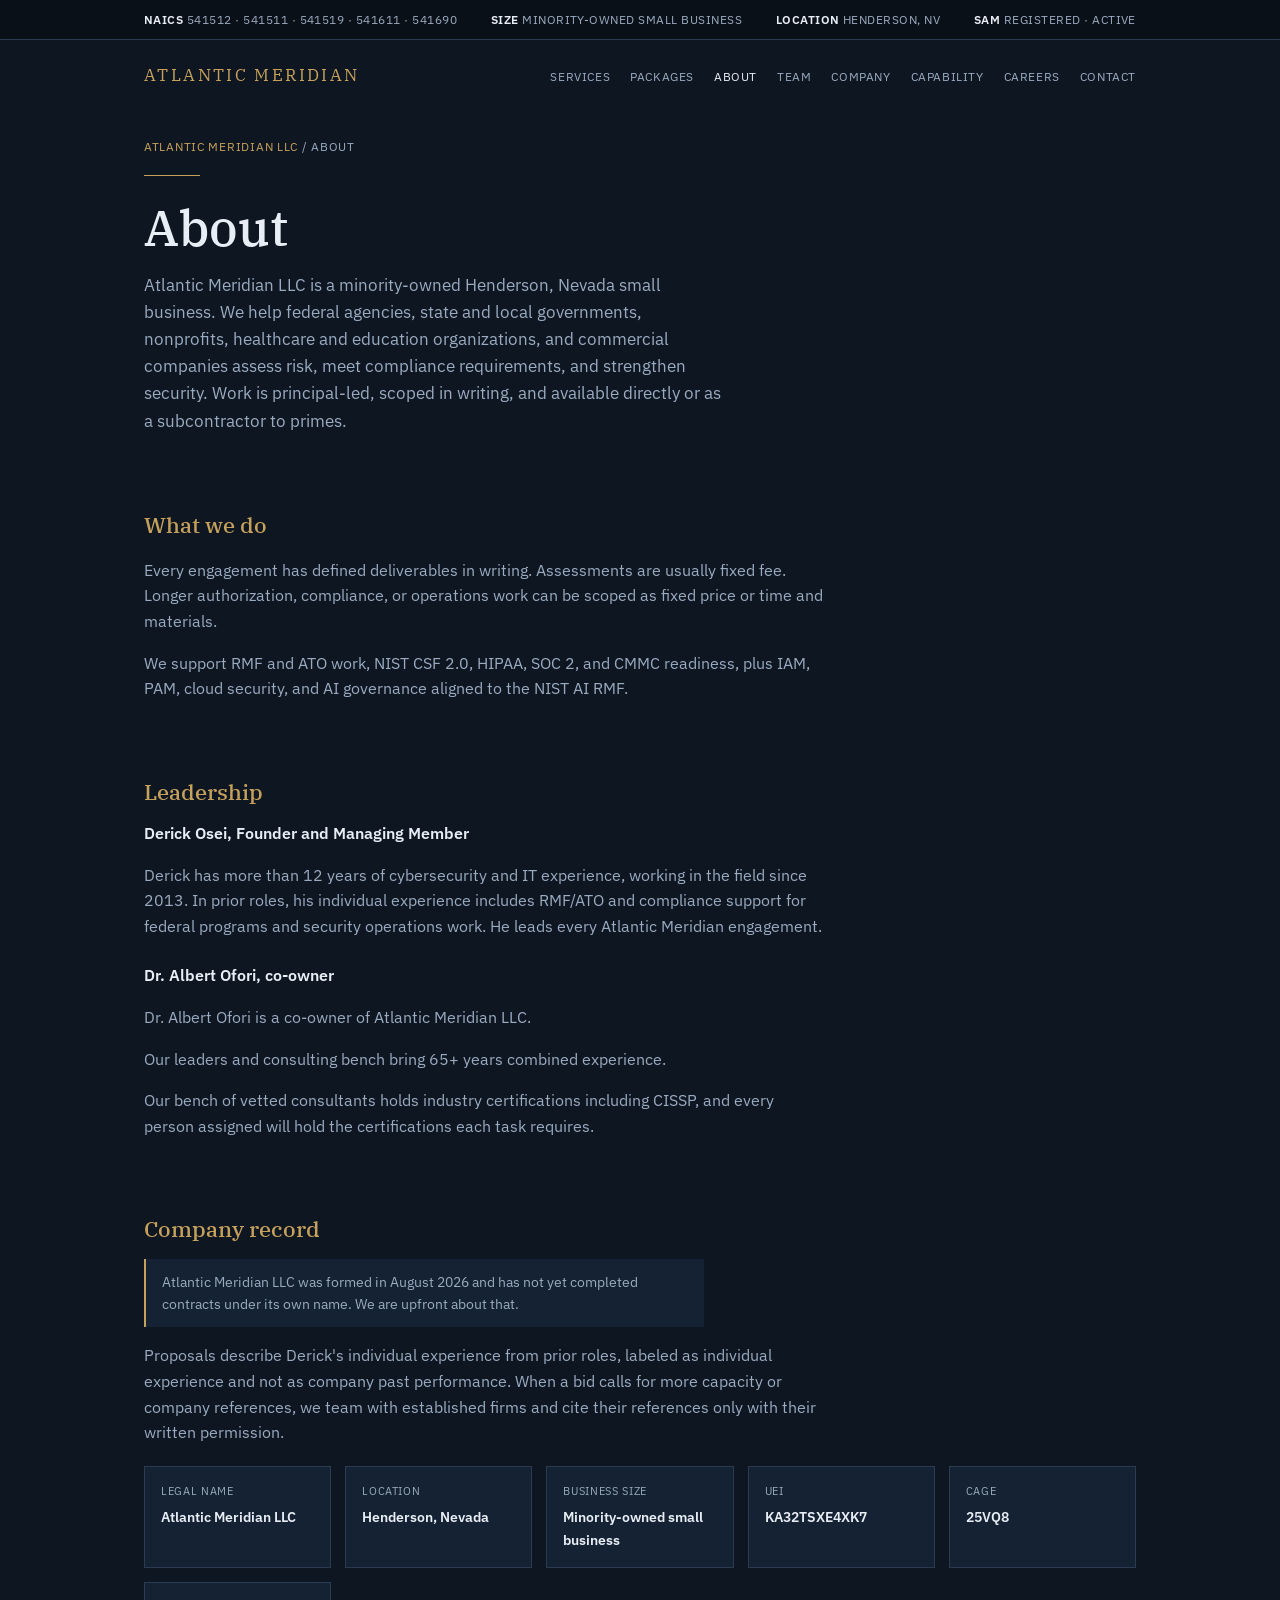
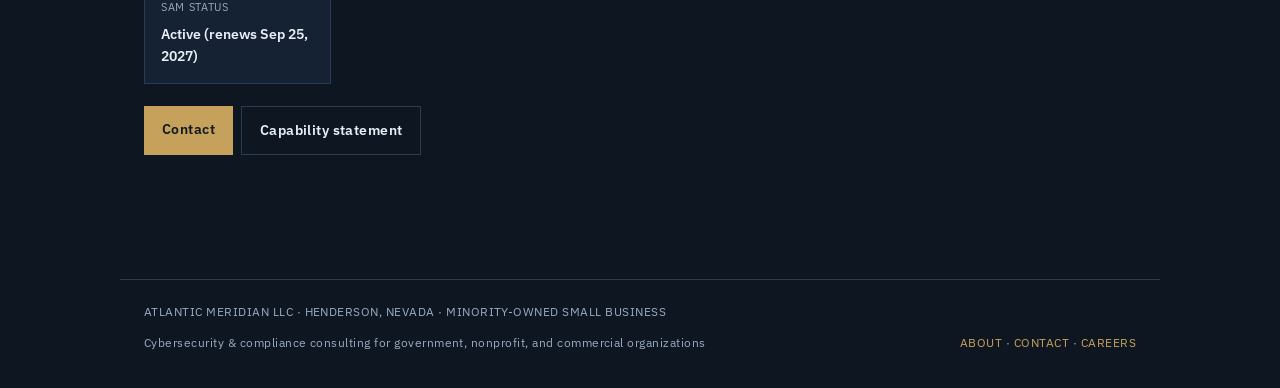
==== about/index.html @ ec6e0ab1 "Remove clearance claims and add About and Contact pages. GitHub Pages was returning 404 for /about/ " ====
<!DOCTYPE html>
<html lang="en">
<head>
  <meta charset="utf-8" />
  <meta name="viewport" content="width=device-width, initial-scale=1" />
  <title>About | Atlantic Meridian</title>
  <meta name="description" content="Atlantic Meridian LLC is a minority-owned Henderson, Nevada small business providing cybersecurity and compliance consulting for federal, state and local, nonprofit, healthcare, education, and commercial organizations." />
  <meta name="theme-color" content="#0e1621" />
  <link rel="canonical" href="https://atlanticmeridianco.com/about/" />
  <link rel="preconnect" href="https://fonts.googleapis.com" />
  <link rel="preconnect" href="https://fonts.gstatic.com" crossorigin />
  <link href="https://fonts.googleapis.com/css2?family=IBM+Plex+Sans:wght@400;500;600&family=IBM+Plex+Serif:wght@500;600&display=swap" rel="stylesheet" />
  <style>
    :root {
      --bg: #0e1621;
      --panel: #152233;
      --ink: #e8eef6;
      --muted: #9aabc0;
      --gold: #c6a15b;
      --line: #2a3b52;
    }
    * { box-sizing: border-box; }
    html { scroll-behavior: smooth; }
    body {
      margin: 0;
      font-family: "IBM Plex Sans", system-ui, sans-serif;
      background: var(--bg);
      color: var(--ink);
      line-height: 1.6;
    }
    a { color: var(--gold); }
    .strip {
      background: #0a1018;
      border-bottom: 1px solid var(--line);
      font-size: 12px;
      letter-spacing: 0.04em;
      color: var(--muted);
      text-transform: uppercase;
    }
    .strip-inner, header, main, footer, .band-inner {
      max-width: 1040px;
      margin: 0 auto;
      padding: 10px 24px;
    }
    .strip-inner {
      display: flex;
      flex-wrap: wrap;
      gap: 8px 18px;
      justify-content: space-between;
    }
    .strip strong { color: var(--ink); font-weight: 600; }
    header {
      padding-top: 22px;
      padding-bottom: 0;
      display: flex;
      justify-content: space-between;
      align-items: center;
      gap: 16px;
      flex-wrap: wrap;
    }
    .mark {
      font-family: "IBM Plex Serif", Georgia, serif;
      font-size: 17px;
      letter-spacing: 0.14em;
      text-transform: uppercase;
      color: var(--gold);
      text-decoration: none;
    }
    nav a {
      color: var(--muted);
      text-decoration: none;
      font-size: 12px;
      margin-left: 16px;
      letter-spacing: 0.05em;
      text-transform: uppercase;
    }
    nav a:hover { color: var(--ink); }
    main { padding: 48px 24px 96px; }
    .rule { height: 1px; background: var(--gold); width: 56px; margin-bottom: 24px; }
    h1 {
      font-family: "IBM Plex Serif", Georgia, serif;
      font-size: clamp(32px, 5vw, 50px);
      font-weight: 500;
      line-height: 1.12;
      margin: 0 0 16px;
      max-width: 18ch;
    }
    .lede {
      color: var(--muted);
      font-size: 17px;
      max-width: 58ch;
      margin: 0 0 28px;
    }
    .actions { display: flex; flex-wrap: wrap; gap: 8px; margin-bottom: 28px; }
    .btn {
      display: inline-block;
      background: var(--gold);
      color: #101820;
      text-decoration: none;
      padding: 12px 18px;
      font-weight: 600;
      font-size: 14px;
      letter-spacing: 0.03em;
    }
    .btn.ghost {
      background: transparent;
      color: var(--ink);
      border: 1px solid var(--line);
    }
    .meta {
      display: flex;
      flex-wrap: wrap;
      gap: 8px;
      margin-top: 8px;
    }
    .meta span, .chip {
      border: 1px solid var(--line);
      background: var(--panel);
      padding: 7px 11px;
      font-size: 12px;
      letter-spacing: 0.03em;
      text-transform: uppercase;
      color: var(--muted);
    }
    section { margin-top: 72px; }
    h2 {
      font-family: "IBM Plex Serif", Georgia, serif;
      font-size: 22px;
      color: var(--gold);
      margin: 0 0 12px;
      font-weight: 500;
    }
    h3 {
      margin: 0 0 8px;
      font-size: 16px;
      font-weight: 600;
      color: var(--ink);
    }
    p { color: var(--muted); max-width: 68ch; }
    .note {
      border-left: 2px solid var(--gold);
      padding: 12px 16px;
      background: var(--panel);
      color: var(--muted);
      font-size: 14px;
      max-width: 70ch;
    }
    .grid {
      display: grid;
      grid-template-columns: repeat(auto-fit, minmax(240px, 1fr));
      gap: 1px;
      background: var(--line);
      border: 1px solid var(--line);
      margin-top: 22px;
    }
    .grid article {
      background: var(--panel);
      padding: 22px;
      color: var(--muted);
      font-size: 14.5px;
    }
    .grid .tag {
      display: block;
      color: var(--gold);
      font-size: 11px;
      letter-spacing: 0.08em;
      text-transform: uppercase;
      margin-bottom: 8px;
    }
    .price {
      display: block;
      margin: 0 0 10px;
      color: var(--gold);
      font-size: 13px;
      font-weight: 600;
      letter-spacing: 0.03em;
    }
    .data {
      display: grid;
      grid-template-columns: repeat(auto-fit, minmax(180px, 1fr));
      gap: 14px;
      margin-top: 20px;
    }
    .data div {
      border: 1px solid var(--line);
      background: var(--panel);
      padding: 16px;
    }
    .data dt {
      display: block;
      font-size: 11px;
      letter-spacing: 0.06em;
      text-transform: uppercase;
      color: var(--muted);
      margin-bottom: 6px;
    }
    .data dd {
      margin: 0;
      color: var(--ink);
      font-weight: 600;
      font-size: 14px;
    }
    ul.clean {
      margin: 12px 0 0;
      padding-left: 18px;
      color: var(--muted);
    }
    ul.clean li { margin-bottom: 6px; }
    address { font-style: normal; color: var(--ink); line-height: 1.85; }
    address a { text-decoration: none; }
    footer {
      border-top: 1px solid var(--line);
      color: var(--muted);
      font-size: 12px;
      letter-spacing: 0.04em;
      display: flex;
      justify-content: space-between;
      gap: 12px;
      flex-wrap: wrap;
      padding: 22px 24px 36px;
      max-width: 1040px;
      margin: 0 auto;
    }
    footer a { color: var(--gold); text-decoration: none; text-transform: uppercase; }
    @media (max-width: 560px) {
      nav a { margin-left: 10px; }
      h1 { max-width: none; }
    }

    nav a[aria-current="page"] { color: var(--ink); }
    .crumb {
      color: var(--muted);
      font-size: 12px;
      letter-spacing: 0.06em;
      text-transform: uppercase;
      margin: 0 0 18px;
    }
    .crumb a { text-decoration: none; }
    .roles {
      list-style: none;
      margin: 8px 0 0;
      padding: 0;
      display: grid;
      gap: 1px;
      background: var(--line);
      border: 1px solid var(--line);
    }
    .roles a {
      display: block;
      background: var(--panel);
      color: var(--ink);
      text-decoration: none;
      padding: 18px 22px;
      font-weight: 600;
    }
    .roles a:hover { color: var(--gold); }
    .job h1 { max-width: none; }
    .job section { margin-top: 40px; }
    .data .wide { grid-column: 1 / -1; }
    .data a { text-decoration: none; }
    .payline { color: var(--ink); font-weight: 600; }

  </style>
</head>
<body>
  <div class="strip">
    <div class="strip-inner">
      <span><strong>NAICS</strong> 541512 · 541511 · 541519 · 541611 · 541690</span>
      <span><strong>Size</strong> Minority-owned small business</span>
      <span><strong>Location</strong> Henderson, NV</span>
      <span><strong>SAM</strong> Registered · Active</span>
    </div>
  </div>

  <header>
    <a class="mark" href="/">Atlantic Meridian</a>
    <nav>
      <a href="/#services">Services</a>
      <a href="/#packages">Packages</a>
      <a href="/about/" aria-current="page">About</a>
      <a href="/#leadership">Team</a>
      <a href="/#company">Company</a>
      <a href="/#capability">Capability</a>
      <a href="/careers/">Careers</a>
      <a href="/contact/">Contact</a>
    </nav>
  </header>

  <main>
    <p class="crumb"><a href="/">Atlantic Meridian LLC</a> / About</p>
    <div class="rule"></div>
    <h1>About</h1>
    <p class="lede">Atlantic Meridian LLC is a minority-owned Henderson, Nevada small business. We help federal agencies, state and local governments, nonprofits, healthcare and education organizations, and commercial companies assess risk, meet compliance requirements, and strengthen security. Work is principal-led, scoped in writing, and available directly or as a subcontractor to primes.</p>

    <section>
      <h2>What we do</h2>
      <p>Every engagement has defined deliverables in writing. Assessments are usually fixed fee. Longer authorization, compliance, or operations work can be scoped as fixed price or time and materials.</p>
      <p>We support RMF and ATO work, NIST CSF 2.0, HIPAA, SOC 2, and CMMC readiness, plus IAM, PAM, cloud security, and AI governance aligned to the NIST AI RMF.</p>
    </section>

    <section>
      <h2>Leadership</h2>
      <h3>Derick Osei, Founder and Managing Member</h3>
      <p>Derick has more than 12 years of cybersecurity and IT experience, working in the field since 2013. In prior roles, his individual experience includes RMF/ATO and compliance support for federal programs and security operations work. He leads every Atlantic Meridian engagement.</p>
      <h3 style="margin-top:24px">Dr. Albert Ofori, co-owner</h3>
      <p>Dr. Albert Ofori is a co-owner of Atlantic Meridian LLC.</p>
      <p>Our leaders and consulting bench bring 65+ years combined experience.</p>
      <p>Our bench of vetted consultants holds industry certifications including CISSP, and every person assigned will hold the certifications each task requires.</p>
    </section>

    <section>
      <h2>Company record</h2>
      <div class="note">Atlantic Meridian LLC was formed in August 2026 and has not yet completed contracts under its own name. We are upfront about that.</div>
      <p>Proposals describe Derick's individual experience from prior roles, labeled as individual experience and not as company past performance. When a bid calls for more capacity or company references, we team with established firms and cite their references only with their written permission.</p>
      <div class="data">
        <div><dt>Legal name</dt><dd>Atlantic Meridian LLC</dd></div>
        <div><dt>Location</dt><dd>Henderson, Nevada</dd></div>
        <div><dt>Business size</dt><dd>Minority-owned small business</dd></div>
        <div><dt>UEI</dt><dd>KA32TSXE4XK7</dd></div>
        <div><dt>CAGE</dt><dd>25VQ8</dd></div>
        <div><dt>SAM status</dt><dd>Active (renews Sep 25, 2027)</dd></div>
      </div>
      <div class="actions" style="margin-top:22px">
        <a class="btn" href="/contact/">Contact</a>
        <a class="btn ghost" href="/capability-statement.pdf">Capability statement</a>
      </div>
    </section>
  </main>
  <footer>
    <span>ATLANTIC MERIDIAN LLC · HENDERSON, NEVADA · MINORITY-OWNED SMALL BUSINESS</span>
    <span>Cybersecurity &amp; compliance consulting for government, nonprofit, and commercial organizations</span>
    <span><a href="/about/">About</a> · <a href="/contact/">Contact</a> · <a href="/careers/">Careers</a></span>
  </footer>

</body>
</html>
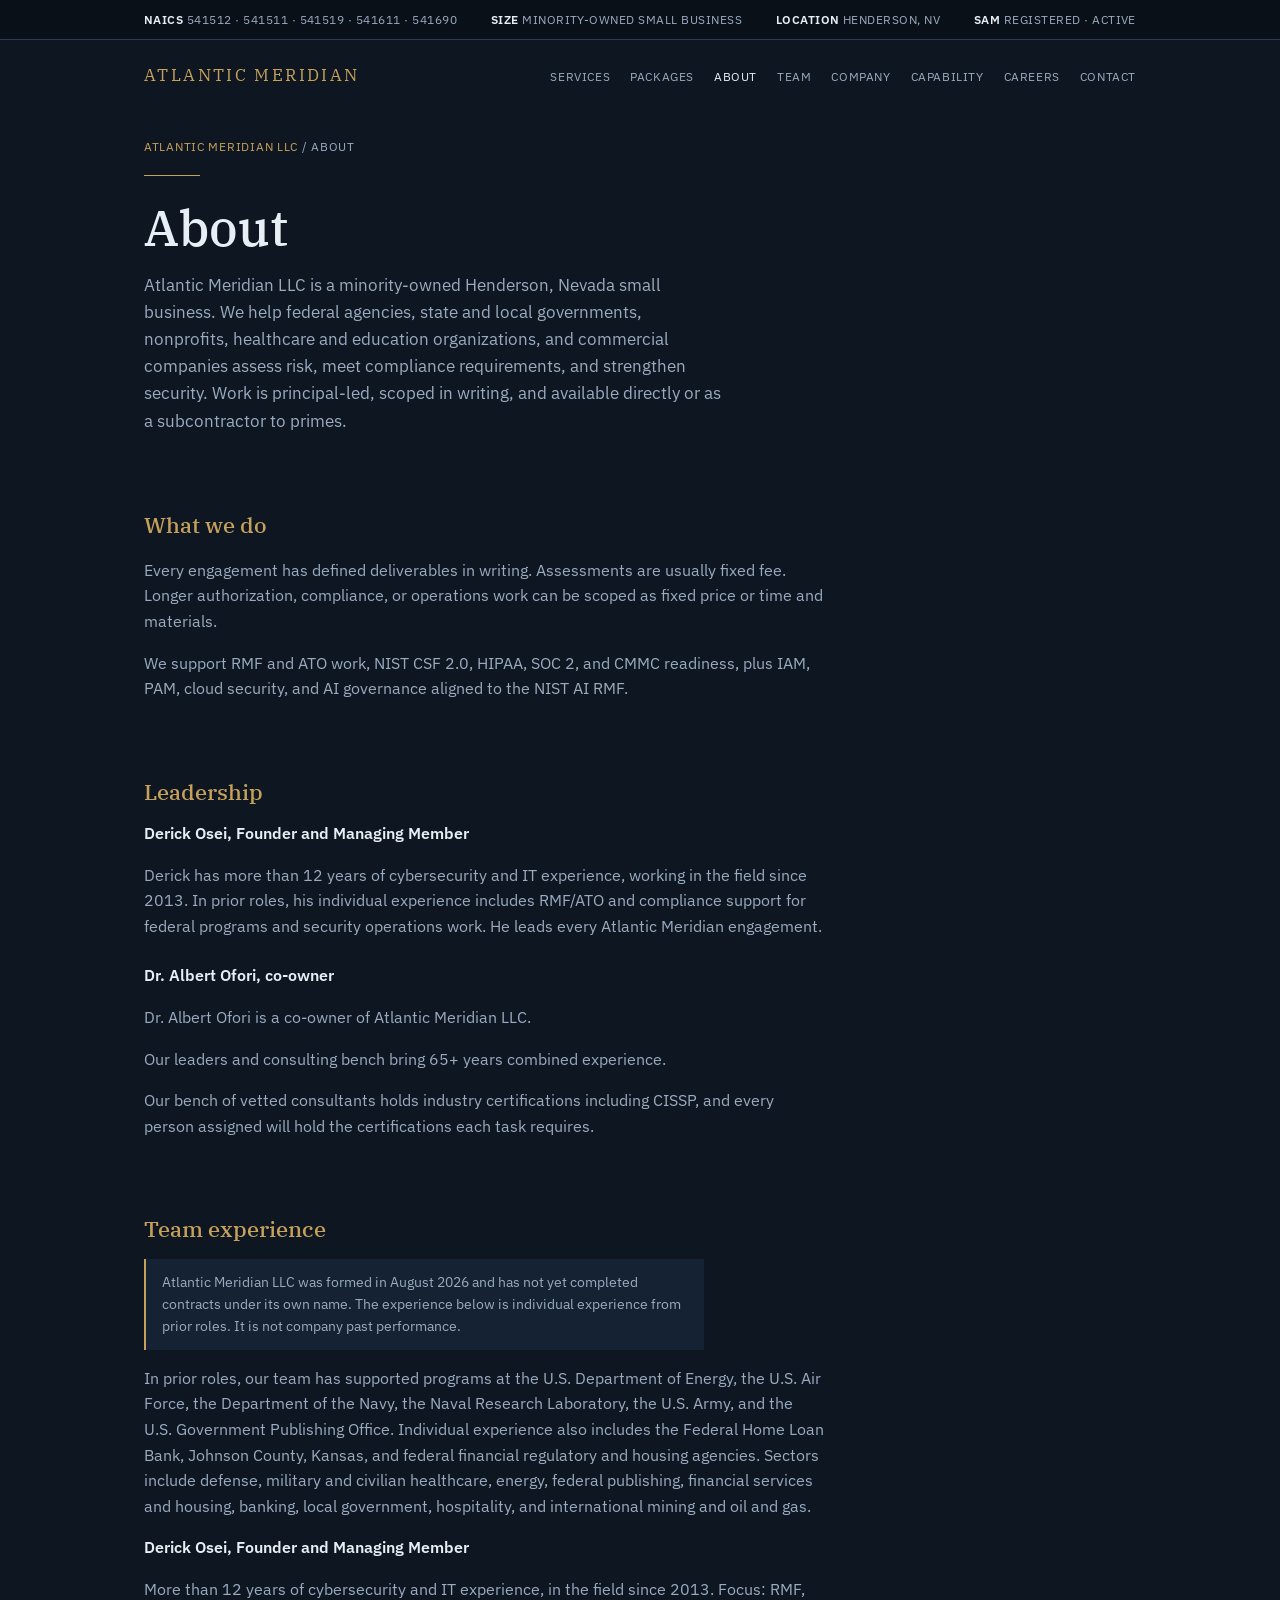
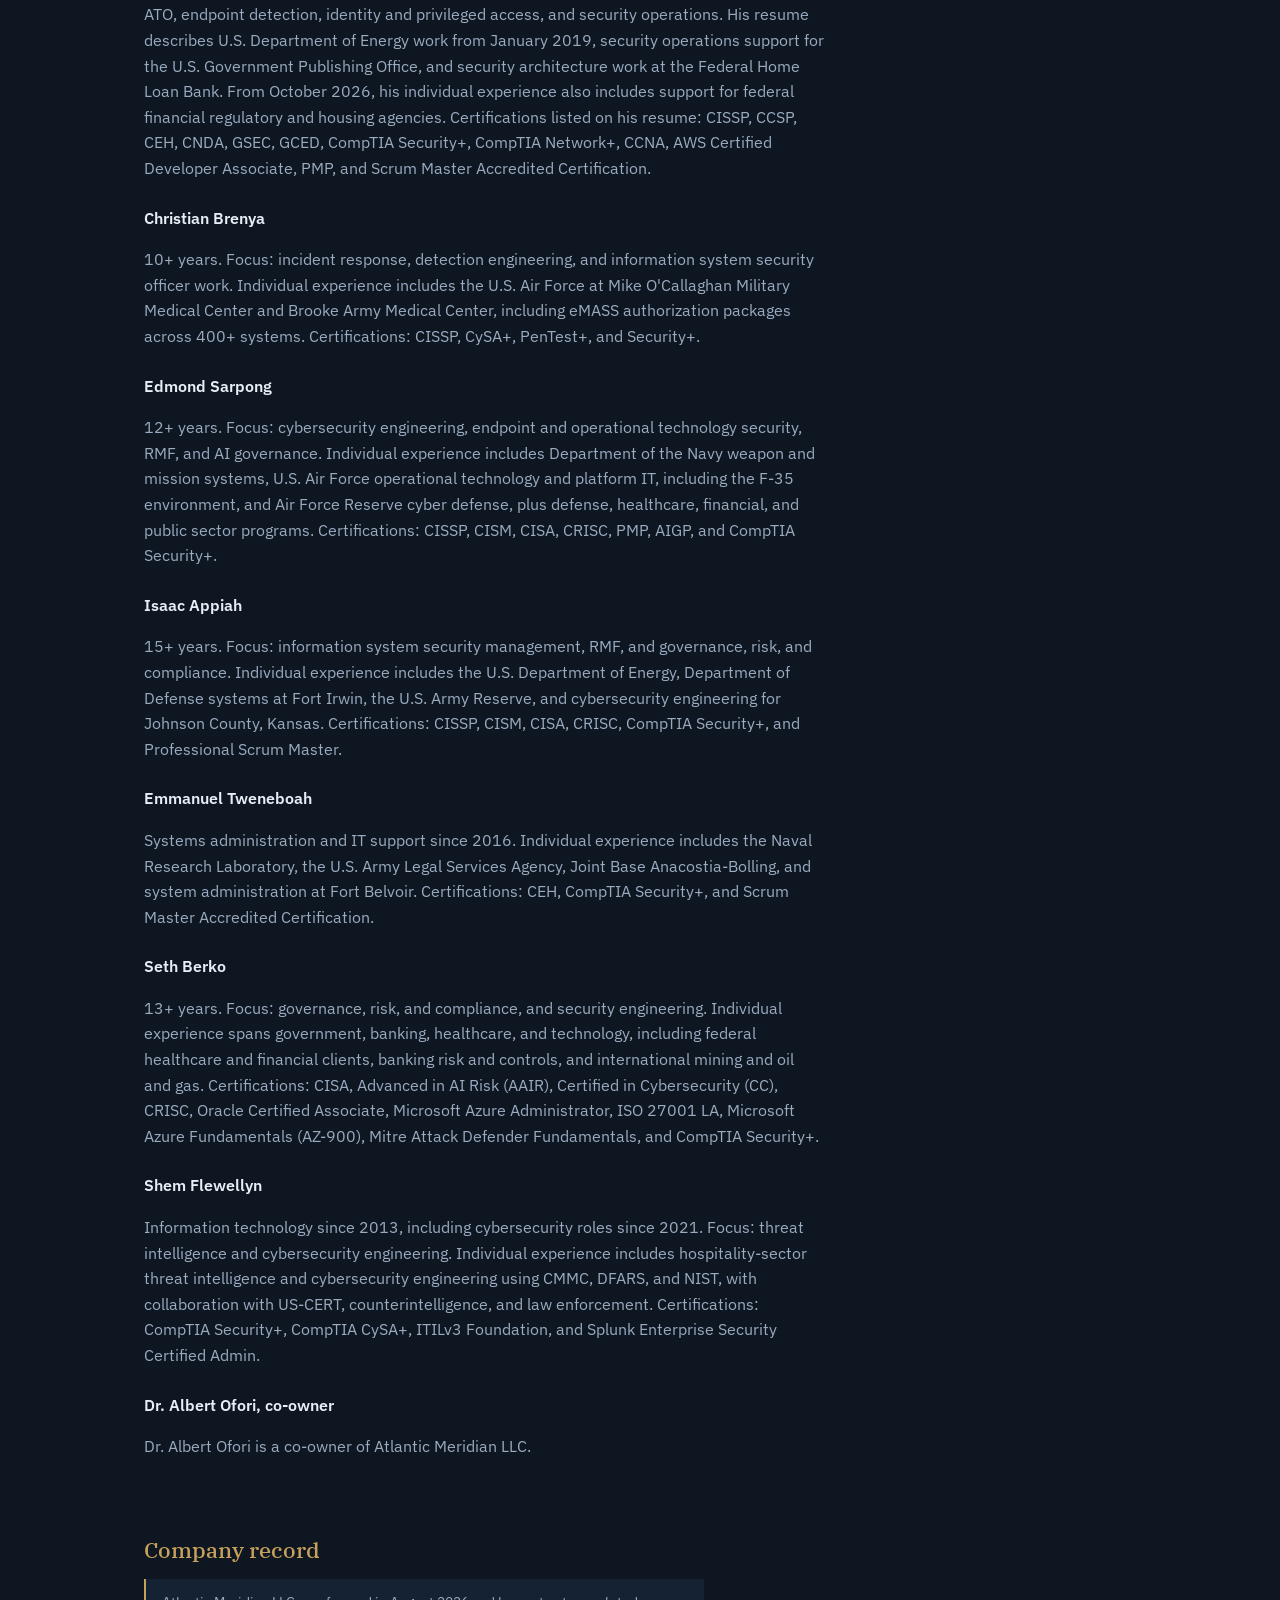
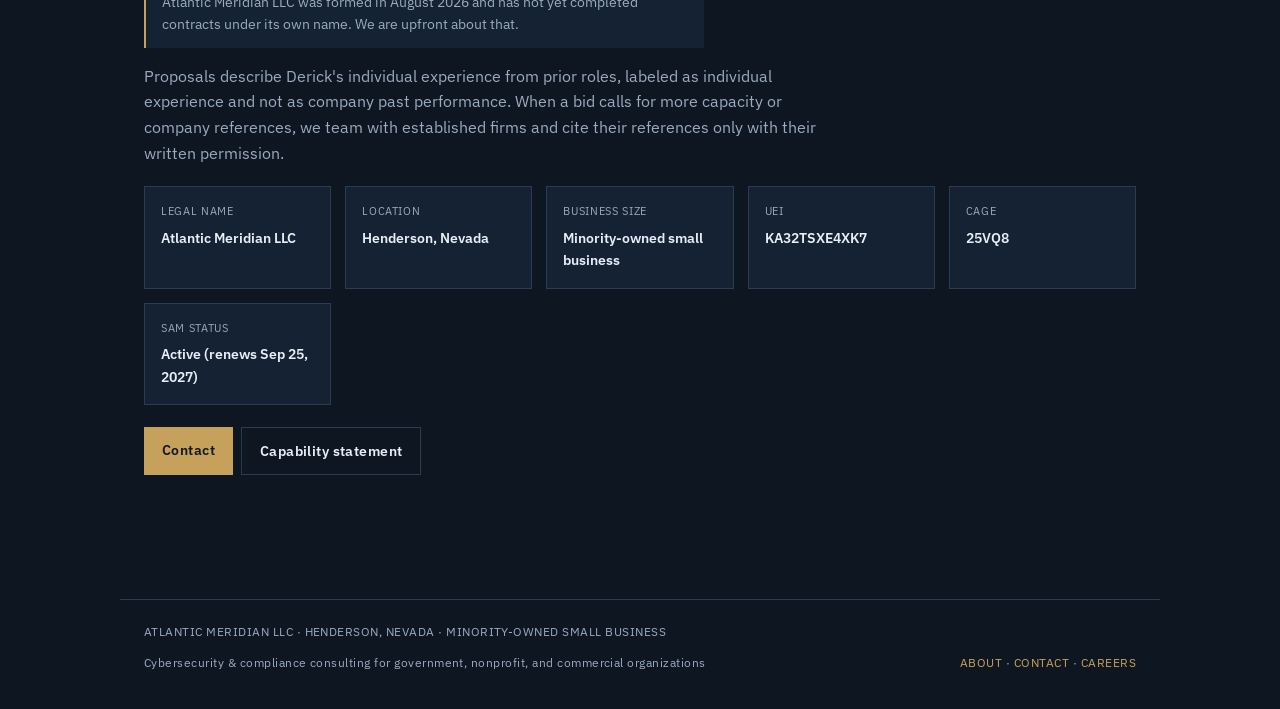
==== commit aa47513c: "Add a Team experience section to the About page. List individual prior-role experience for Derick an" ====
--- a/about/index.html
+++ b/about/index.html
@@ -306,6 +306,36 @@
       <p>Dr. Albert Ofori is a co-owner of Atlantic Meridian LLC.</p>
       <p>Our leaders and consulting bench bring 65+ years combined experience.</p>
       <p>Our bench of vetted consultants holds industry certifications including CISSP, and every person assigned will hold the certifications each task requires.</p>
+    </section>
+
+    <section id="team-experience">
+      <h2>Team experience</h2>
+      <div class="note">Atlantic Meridian LLC was formed in August 2026 and has not yet completed contracts under its own name. The experience below is individual experience from prior roles. It is not company past performance.</div>
+      <p>In prior roles, our team has supported programs at the U.S. Department of Energy, the U.S. Air Force, the Department of the Navy, the Naval Research Laboratory, the U.S. Army, and the U.S. Government Publishing Office. Individual experience also includes the Federal Home Loan Bank, Johnson County, Kansas, and federal financial regulatory and housing agencies. Sectors include defense, military and civilian healthcare, energy, federal publishing, financial services and housing, banking, local government, hospitality, and international mining and oil and gas.</p>
+
+      <h3>Derick Osei, Founder and Managing Member</h3>
+      <p>More than 12 years of cybersecurity and IT experience, in the field since 2013. Focus: RMF, ATO, endpoint detection, identity and privileged access, and security operations. His resume describes U.S. Department of Energy work from January 2019, security operations support for the U.S. Government Publishing Office, and security architecture work at the Federal Home Loan Bank. From October 2026, his individual experience also includes support for federal financial regulatory and housing agencies. Certifications listed on his resume: CISSP, CCSP, CEH, CNDA, GSEC, GCED, CompTIA Security+, CompTIA Network+, CCNA, AWS Certified Developer Associate, PMP, and Scrum Master Accredited Certification.</p>
+
+      <h3 style="margin-top:24px">Christian Brenya</h3>
+      <p>10+ years. Focus: incident response, detection engineering, and information system security officer work. Individual experience includes the U.S. Air Force at Mike O'Callaghan Military Medical Center and Brooke Army Medical Center, including eMASS authorization packages across 400+ systems. Certifications: CISSP, CySA+, PenTest+, and Security+.</p>
+
+      <h3 style="margin-top:24px">Edmond Sarpong</h3>
+      <p>12+ years. Focus: cybersecurity engineering, endpoint and operational technology security, RMF, and AI governance. Individual experience includes Department of the Navy weapon and mission systems, U.S. Air Force operational technology and platform IT, including the F-35 environment, and Air Force Reserve cyber defense, plus defense, healthcare, financial, and public sector programs. Certifications: CISSP, CISM, CISA, CRISC, PMP, AIGP, and CompTIA Security+.</p>
+
+      <h3 style="margin-top:24px">Isaac Appiah</h3>
+      <p>15+ years. Focus: information system security management, RMF, and governance, risk, and compliance. Individual experience includes the U.S. Department of Energy, Department of Defense systems at Fort Irwin, the U.S. Army Reserve, and cybersecurity engineering for Johnson County, Kansas. Certifications: CISSP, CISM, CISA, CRISC, CompTIA Security+, and Professional Scrum Master.</p>
+
+      <h3 style="margin-top:24px">Emmanuel Tweneboah</h3>
+      <p>Systems administration and IT support since 2016. Individual experience includes the Naval Research Laboratory, the U.S. Army Legal Services Agency, Joint Base Anacostia-Bolling, and system administration at Fort Belvoir. Certifications: CEH, CompTIA Security+, and Scrum Master Accredited Certification.</p>
+
+      <h3 style="margin-top:24px">Seth Berko</h3>
+      <p>13+ years. Focus: governance, risk, and compliance, and security engineering. Individual experience spans government, banking, healthcare, and technology, including federal healthcare and financial clients, banking risk and controls, and international mining and oil and gas. Certifications: CISA, Advanced in AI Risk (AAIR), Certified in Cybersecurity (CC), CRISC, Oracle Certified Associate, Microsoft Azure Administrator, ISO 27001 LA, Microsoft Azure Fundamentals (AZ-900), Mitre Attack Defender Fundamentals, and CompTIA Security+.</p>
+
+      <h3 style="margin-top:24px">Shem Flewellyn</h3>
+      <p>Information technology since 2013, including cybersecurity roles since 2021. Focus: threat intelligence and cybersecurity engineering. Individual experience includes hospitality-sector threat intelligence and cybersecurity engineering using CMMC, DFARS, and NIST, with collaboration with US-CERT, counterintelligence, and law enforcement. Certifications: CompTIA Security+, CompTIA CySA+, ITILv3 Foundation, and Splunk Enterprise Security Certified Admin.</p>
+
+      <h3 style="margin-top:24px">Dr. Albert Ofori, co-owner</h3>
+      <p>Dr. Albert Ofori is a co-owner of Atlantic Meridian LLC.</p>
     </section>
 
     <section>
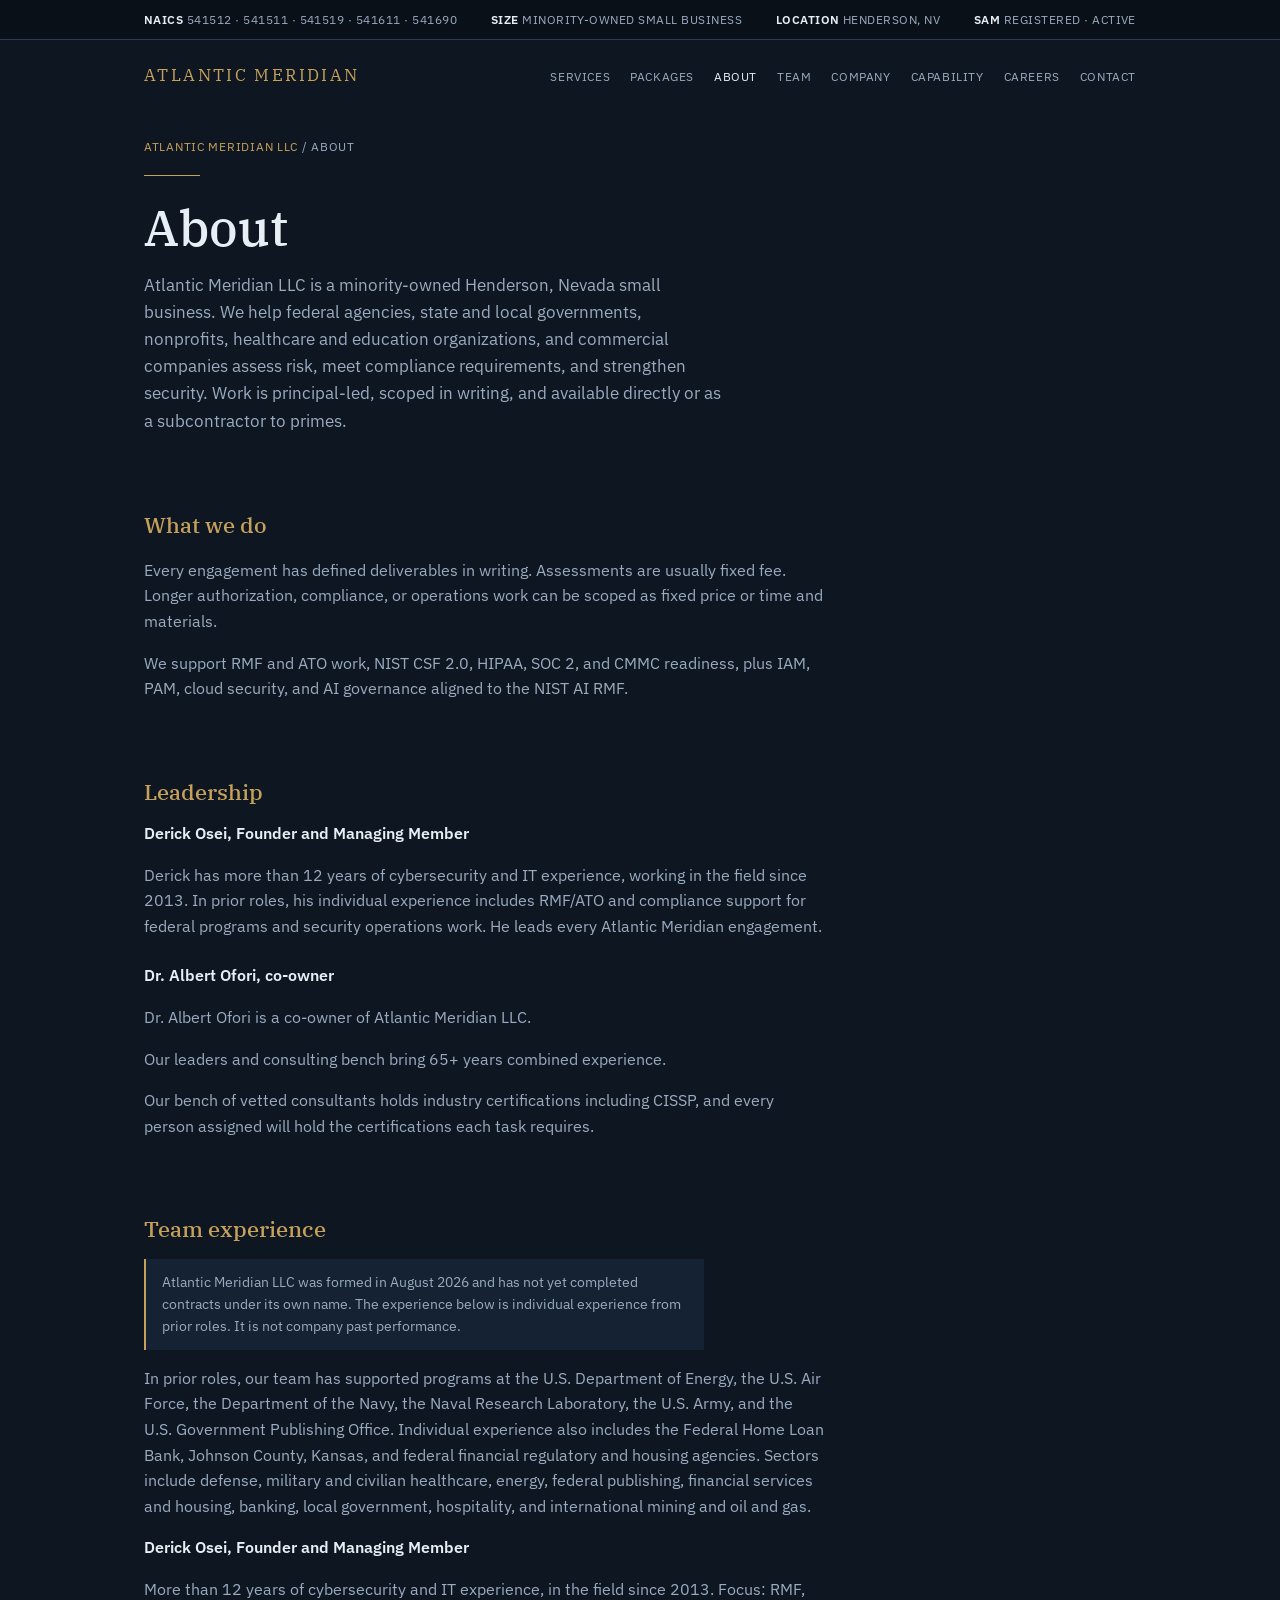
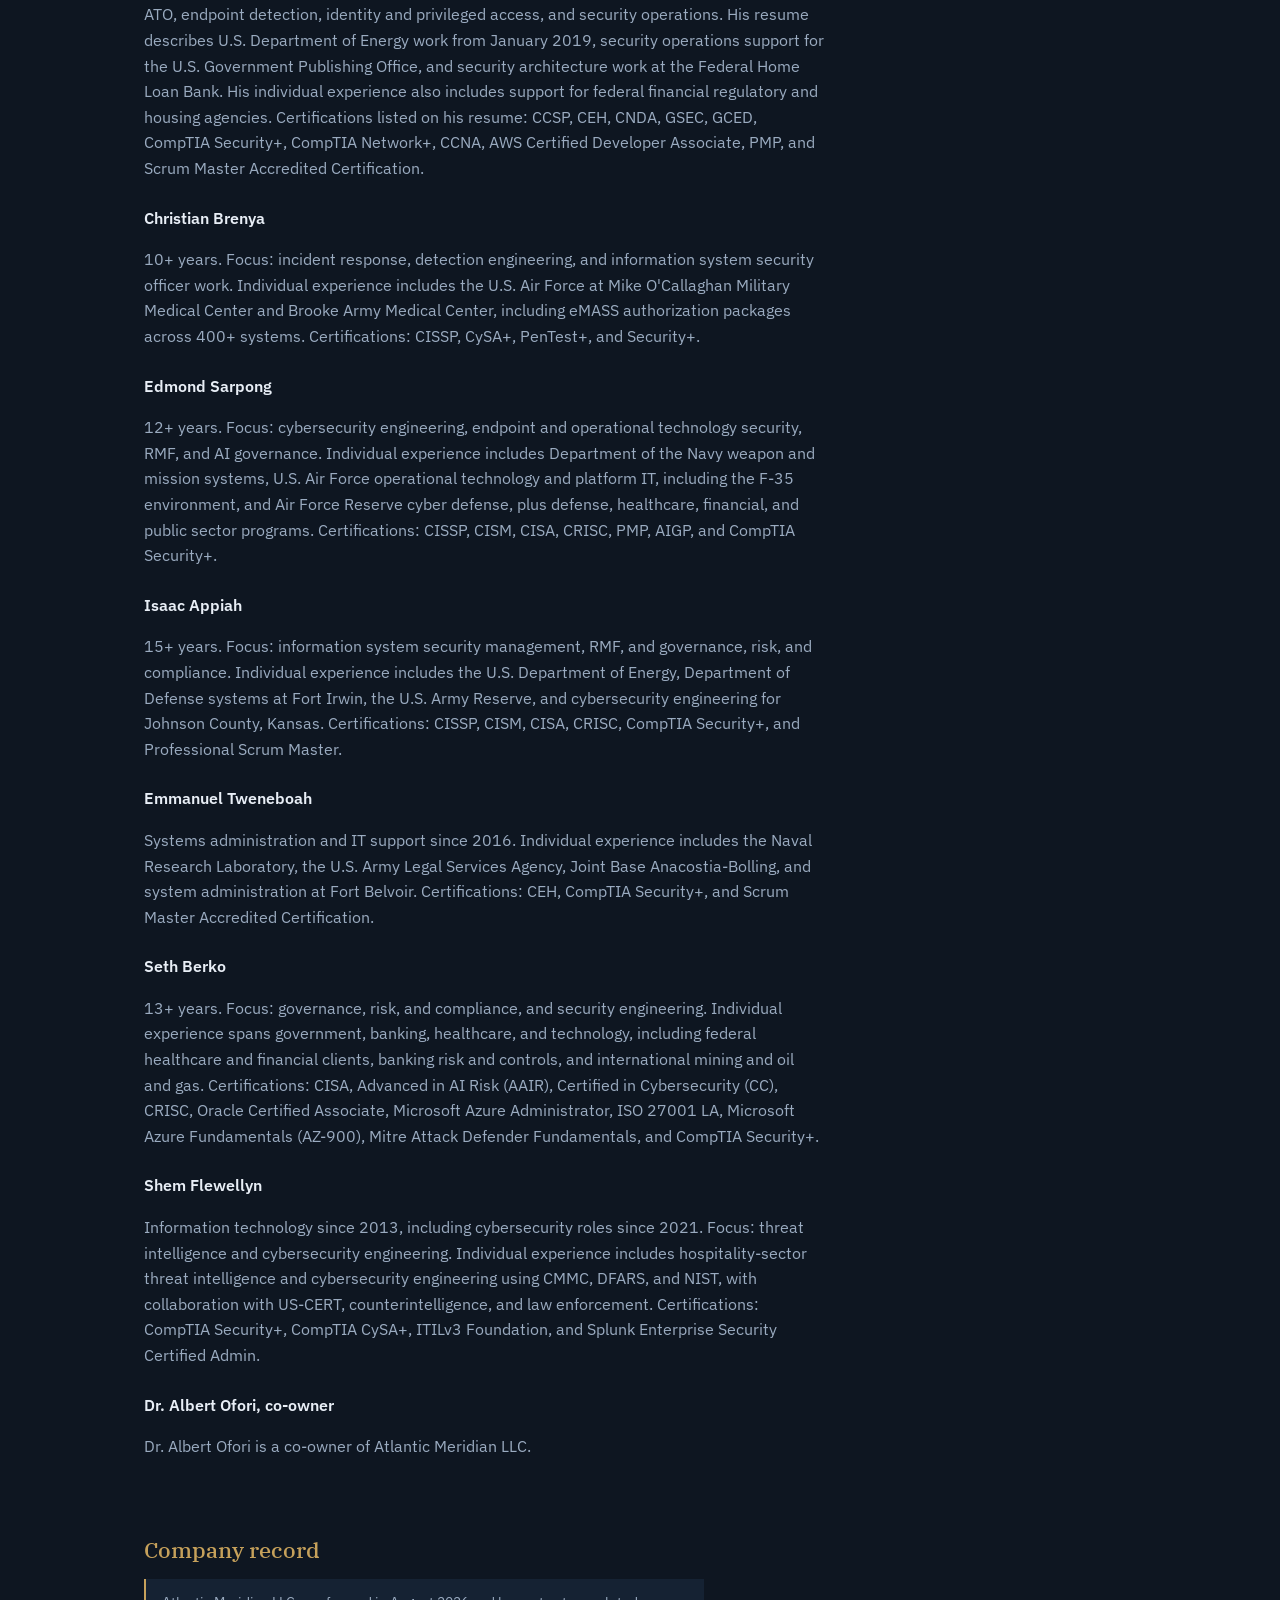
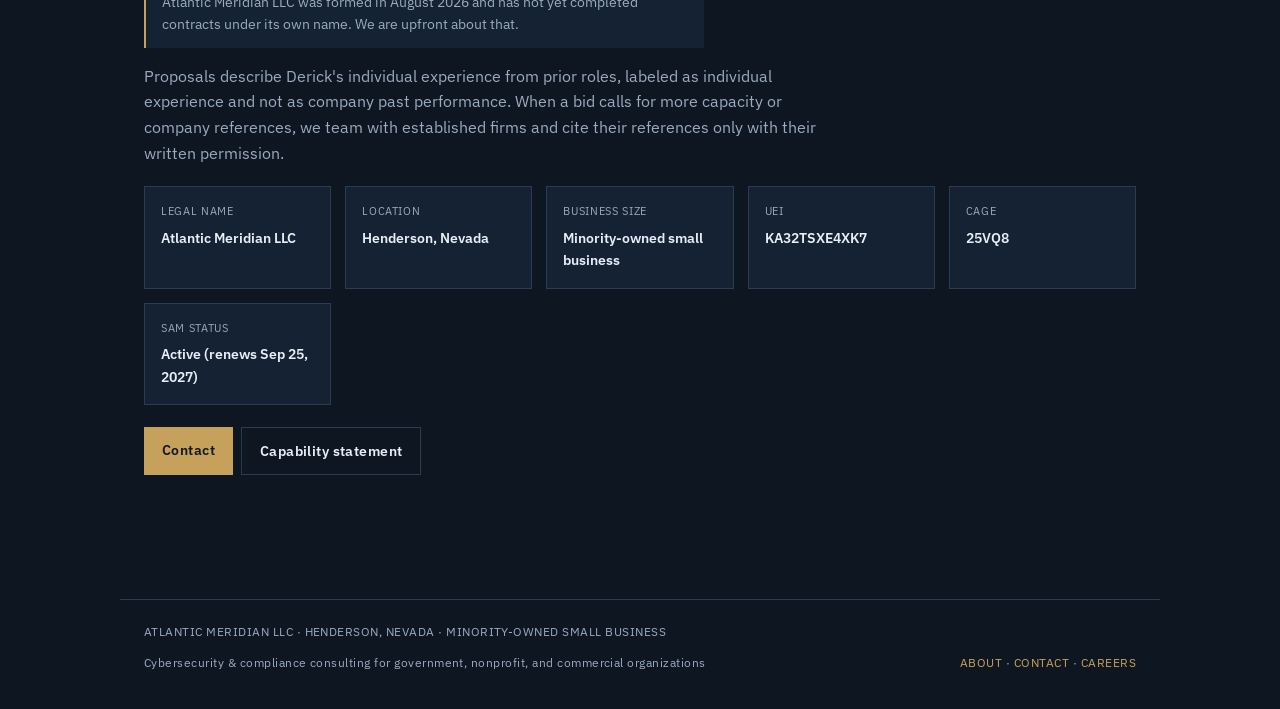
==== commit 2b41ab9f: "Drop CISSP and the October 2026 date from Derick's team line. Keep the bench-level CISSP sentence, a" ====
--- a/about/index.html
+++ b/about/index.html
@@ -314,7 +314,7 @@
       <p>In prior roles, our team has supported programs at the U.S. Department of Energy, the U.S. Air Force, the Department of the Navy, the Naval Research Laboratory, the U.S. Army, and the U.S. Government Publishing Office. Individual experience also includes the Federal Home Loan Bank, Johnson County, Kansas, and federal financial regulatory and housing agencies. Sectors include defense, military and civilian healthcare, energy, federal publishing, financial services and housing, banking, local government, hospitality, and international mining and oil and gas.</p>
 
       <h3>Derick Osei, Founder and Managing Member</h3>
-      <p>More than 12 years of cybersecurity and IT experience, in the field since 2013. Focus: RMF, ATO, endpoint detection, identity and privileged access, and security operations. His resume describes U.S. Department of Energy work from January 2019, security operations support for the U.S. Government Publishing Office, and security architecture work at the Federal Home Loan Bank. From October 2026, his individual experience also includes support for federal financial regulatory and housing agencies. Certifications listed on his resume: CISSP, CCSP, CEH, CNDA, GSEC, GCED, CompTIA Security+, CompTIA Network+, CCNA, AWS Certified Developer Associate, PMP, and Scrum Master Accredited Certification.</p>
+      <p>More than 12 years of cybersecurity and IT experience, in the field since 2013. Focus: RMF, ATO, endpoint detection, identity and privileged access, and security operations. His resume describes U.S. Department of Energy work from January 2019, security operations support for the U.S. Government Publishing Office, and security architecture work at the Federal Home Loan Bank. His individual experience also includes support for federal financial regulatory and housing agencies. Certifications listed on his resume: CCSP, CEH, CNDA, GSEC, GCED, CompTIA Security+, CompTIA Network+, CCNA, AWS Certified Developer Associate, PMP, and Scrum Master Accredited Certification.</p>
 
       <h3 style="margin-top:24px">Christian Brenya</h3>
       <p>10+ years. Focus: incident response, detection engineering, and information system security officer work. Individual experience includes the U.S. Air Force at Mike O'Callaghan Military Medical Center and Brooke Army Medical Center, including eMASS authorization packages across 400+ systems. Certifications: CISSP, CySA+, PenTest+, and Security+.</p>
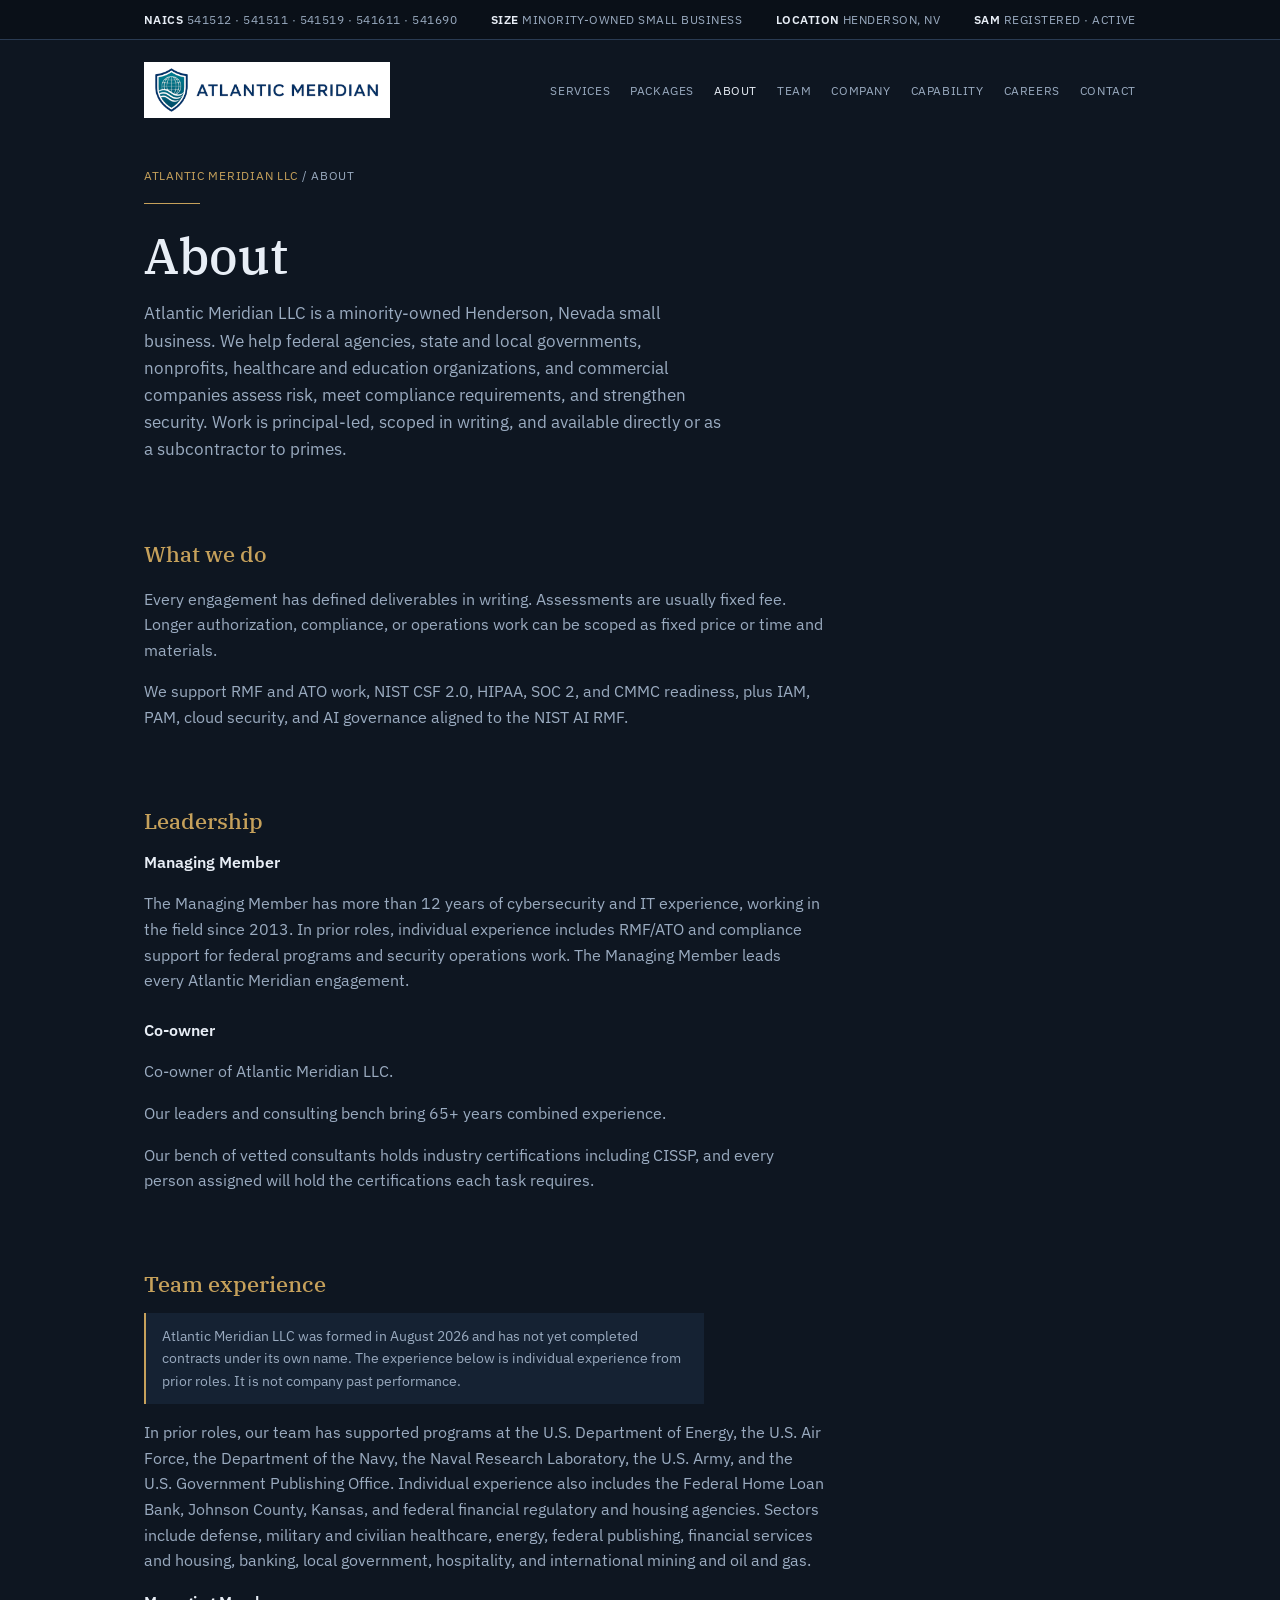
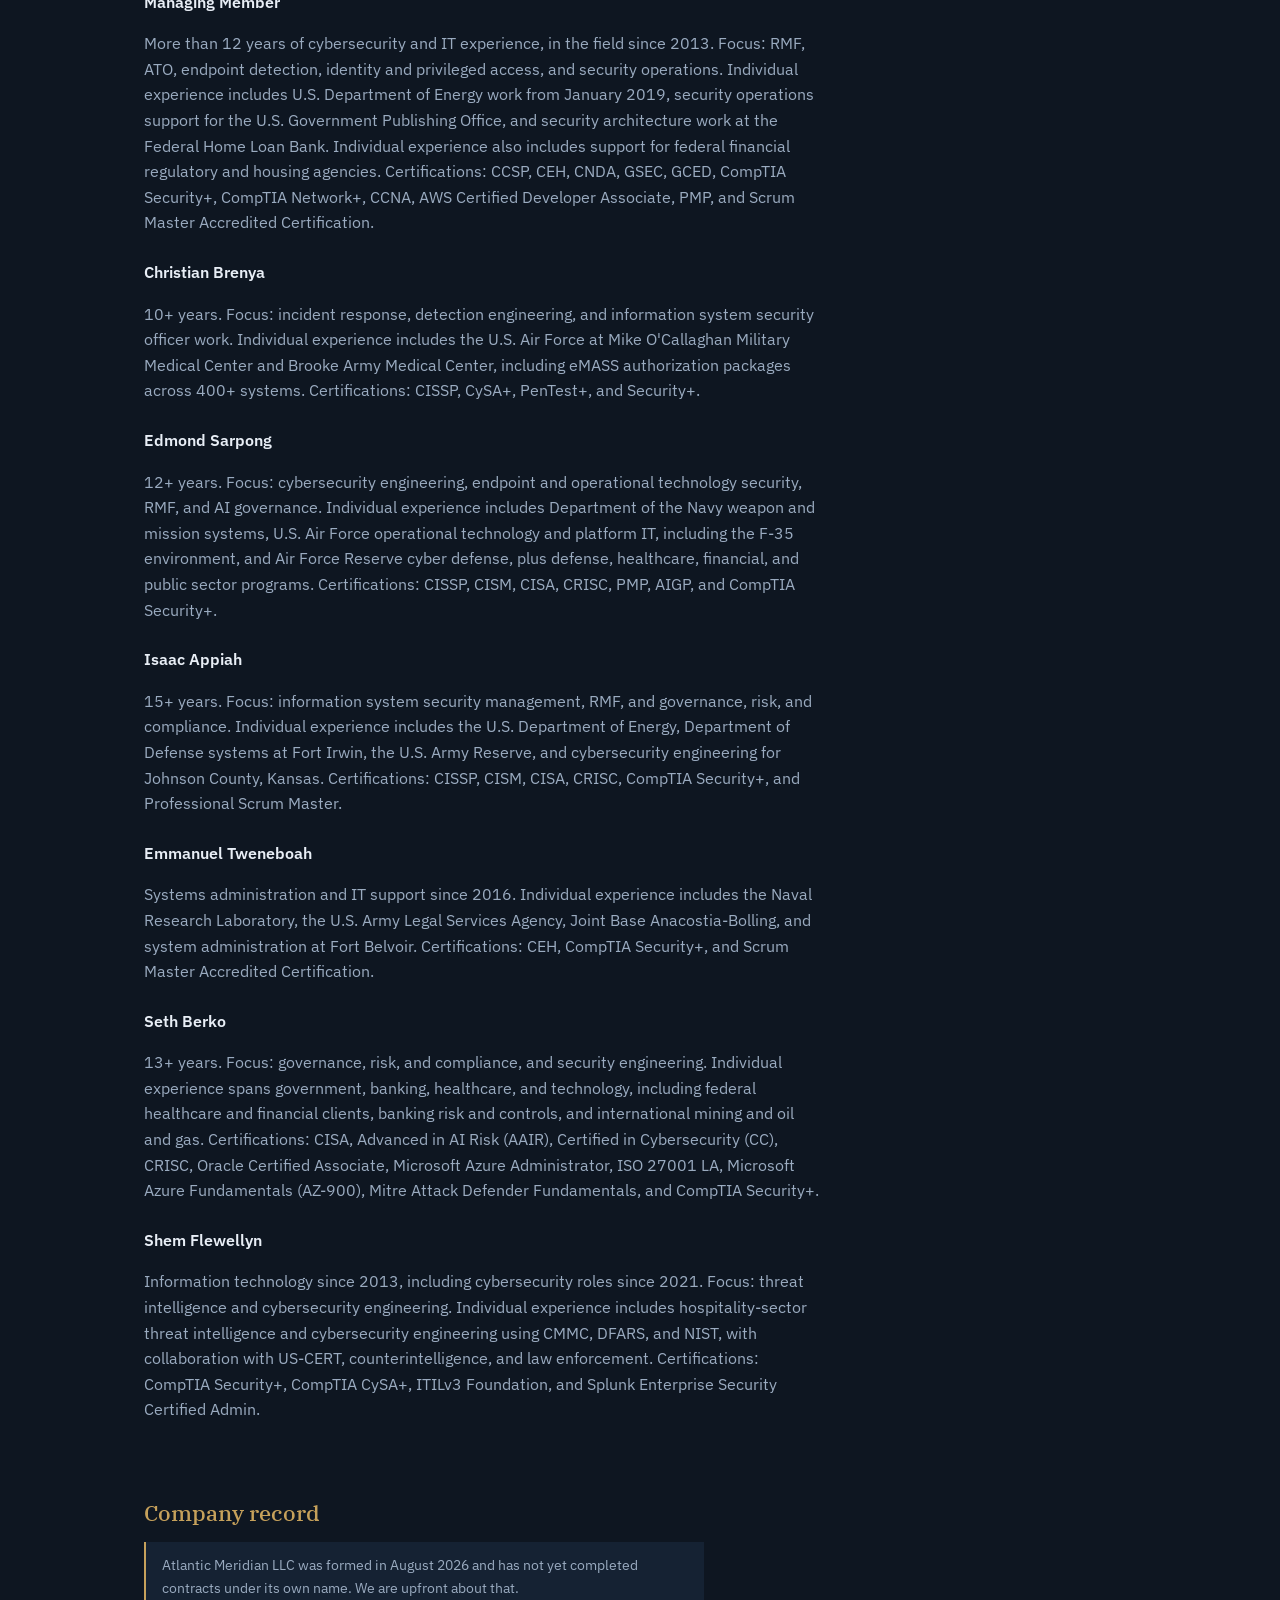
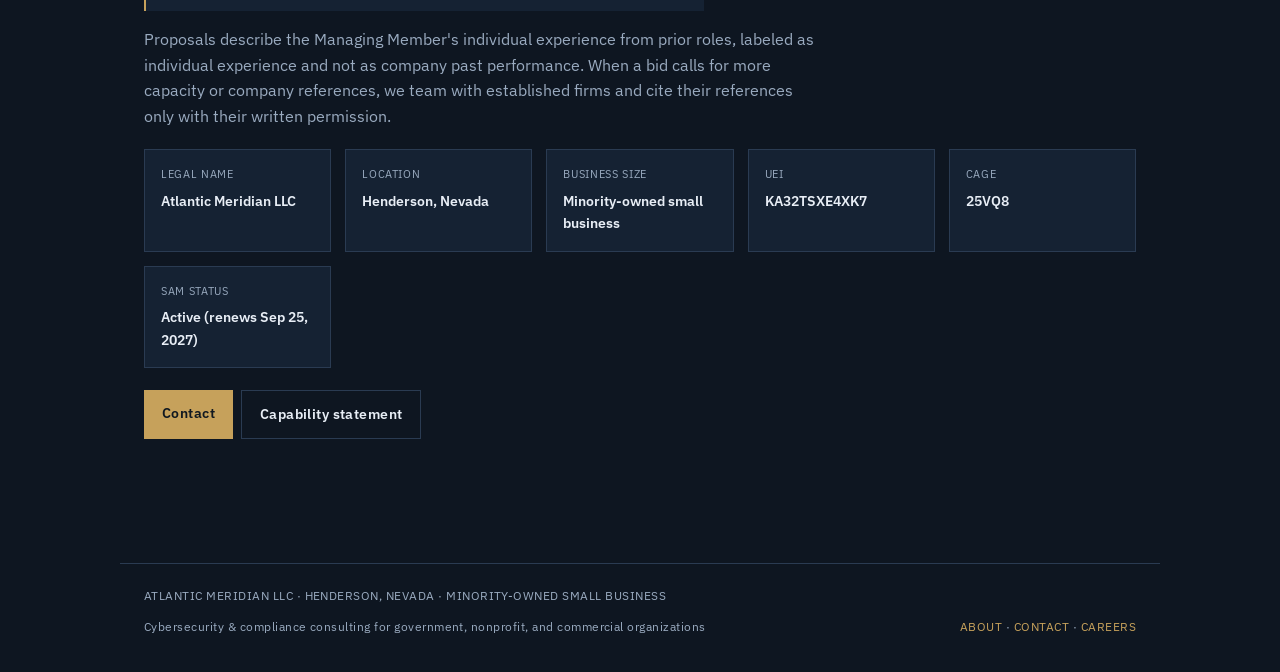
==== commit f58e7b02: "Remove personal contacts from the public site and add the company logo. Replace named owners and the" ====
--- a/about/index.html
+++ b/about/index.html
@@ -6,6 +6,18 @@
   <title>About | Atlantic Meridian</title>
   <meta name="description" content="Atlantic Meridian LLC is a minority-owned Henderson, Nevada small business providing cybersecurity and compliance consulting for federal, state and local, nonprofit, healthcare, education, and commercial organizations." />
   <meta name="theme-color" content="#0e1621" />
+  <link rel="icon" href="/favicon.ico" sizes="any" />
+  <link rel="icon" type="image/png" sizes="32x32" href="/favicon-32.png" />
+  <link rel="apple-touch-icon" href="/apple-touch-icon.png" />
+  <meta property="og:title" content="About | Atlantic Meridian" />
+  <meta property="og:description" content="Atlantic Meridian LLC is a minority-owned Henderson, Nevada small business providing cybersecurity and compliance consulting for federal, state and local, nonprofit, healthcare, education, and commercial organizations." />
+  <meta property="og:url" content="https://atlanticmeridianco.com/about/" />
+  <meta property="og:image" content="https://atlanticmeridianco.com/images/og-image.png" />
+  <meta property="og:image:width" content="1200" />
+  <meta property="og:image:height" content="630" />
+  <meta property="og:type" content="website" />
+  <meta name="twitter:card" content="summary_large_image" />
+  <meta name="twitter:image" content="https://atlanticmeridianco.com/images/og-image.png" />
   <link rel="canonical" href="https://atlanticmeridianco.com/about/" />
   <link rel="preconnect" href="https://fonts.googleapis.com" />
   <link rel="preconnect" href="https://fonts.gstatic.com" crossorigin />
@@ -59,12 +71,15 @@
       flex-wrap: wrap;
     }
     .mark {
-      font-family: "IBM Plex Serif", Georgia, serif;
-      font-size: 17px;
-      letter-spacing: 0.14em;
-      text-transform: uppercase;
-      color: var(--gold);
+      display: inline-flex;
+      align-items: center;
+      line-height: 0;
       text-decoration: none;
+    }
+    .mark img {
+      height: 56px;
+      width: auto;
+      display: block;
     }
     nav a {
       color: var(--muted);
@@ -225,6 +240,7 @@
     @media (max-width: 560px) {
       nav a { margin-left: 10px; }
       h1 { max-width: none; }
+      .mark img { height: 44px; }
     }
 
     nav a[aria-current="page"] { color: var(--ink); }
@@ -273,7 +289,7 @@
   </div>
 
   <header>
-    <a class="mark" href="/">Atlantic Meridian</a>
+    <a class="mark" href="/"><img src="/images/logo-header.png" width="807" height="184" alt="Atlantic Meridian" /></a>
     <nav>
       <a href="/#services">Services</a>
       <a href="/#packages">Packages</a>
@@ -300,10 +316,10 @@
 
     <section>
       <h2>Leadership</h2>
-      <h3>Derick Osei, Founder and Managing Member</h3>
-      <p>Derick has more than 12 years of cybersecurity and IT experience, working in the field since 2013. In prior roles, his individual experience includes RMF/ATO and compliance support for federal programs and security operations work. He leads every Atlantic Meridian engagement.</p>
-      <h3 style="margin-top:24px">Dr. Albert Ofori, co-owner</h3>
-      <p>Dr. Albert Ofori is a co-owner of Atlantic Meridian LLC.</p>
+      <h3>Managing Member</h3>
+      <p>The Managing Member has more than 12 years of cybersecurity and IT experience, working in the field since 2013. In prior roles, individual experience includes RMF/ATO and compliance support for federal programs and security operations work. The Managing Member leads every Atlantic Meridian engagement.</p>
+      <h3 style="margin-top:24px">Co-owner</h3>
+      <p>Co-owner of Atlantic Meridian LLC.</p>
       <p>Our leaders and consulting bench bring 65+ years combined experience.</p>
       <p>Our bench of vetted consultants holds industry certifications including CISSP, and every person assigned will hold the certifications each task requires.</p>
     </section>
@@ -313,8 +329,8 @@
       <div class="note">Atlantic Meridian LLC was formed in August 2026 and has not yet completed contracts under its own name. The experience below is individual experience from prior roles. It is not company past performance.</div>
       <p>In prior roles, our team has supported programs at the U.S. Department of Energy, the U.S. Air Force, the Department of the Navy, the Naval Research Laboratory, the U.S. Army, and the U.S. Government Publishing Office. Individual experience also includes the Federal Home Loan Bank, Johnson County, Kansas, and federal financial regulatory and housing agencies. Sectors include defense, military and civilian healthcare, energy, federal publishing, financial services and housing, banking, local government, hospitality, and international mining and oil and gas.</p>
 
-      <h3>Derick Osei, Founder and Managing Member</h3>
-      <p>More than 12 years of cybersecurity and IT experience, in the field since 2013. Focus: RMF, ATO, endpoint detection, identity and privileged access, and security operations. His resume describes U.S. Department of Energy work from January 2019, security operations support for the U.S. Government Publishing Office, and security architecture work at the Federal Home Loan Bank. His individual experience also includes support for federal financial regulatory and housing agencies. Certifications listed on his resume: CCSP, CEH, CNDA, GSEC, GCED, CompTIA Security+, CompTIA Network+, CCNA, AWS Certified Developer Associate, PMP, and Scrum Master Accredited Certification.</p>
+      <h3>Managing Member</h3>
+      <p>More than 12 years of cybersecurity and IT experience, in the field since 2013. Focus: RMF, ATO, endpoint detection, identity and privileged access, and security operations. Individual experience includes U.S. Department of Energy work from January 2019, security operations support for the U.S. Government Publishing Office, and security architecture work at the Federal Home Loan Bank. Individual experience also includes support for federal financial regulatory and housing agencies. Certifications: CCSP, CEH, CNDA, GSEC, GCED, CompTIA Security+, CompTIA Network+, CCNA, AWS Certified Developer Associate, PMP, and Scrum Master Accredited Certification.</p>
 
       <h3 style="margin-top:24px">Christian Brenya</h3>
       <p>10+ years. Focus: incident response, detection engineering, and information system security officer work. Individual experience includes the U.S. Air Force at Mike O'Callaghan Military Medical Center and Brooke Army Medical Center, including eMASS authorization packages across 400+ systems. Certifications: CISSP, CySA+, PenTest+, and Security+.</p>
@@ -334,14 +350,12 @@
       <h3 style="margin-top:24px">Shem Flewellyn</h3>
       <p>Information technology since 2013, including cybersecurity roles since 2021. Focus: threat intelligence and cybersecurity engineering. Individual experience includes hospitality-sector threat intelligence and cybersecurity engineering using CMMC, DFARS, and NIST, with collaboration with US-CERT, counterintelligence, and law enforcement. Certifications: CompTIA Security+, CompTIA CySA+, ITILv3 Foundation, and Splunk Enterprise Security Certified Admin.</p>
 
-      <h3 style="margin-top:24px">Dr. Albert Ofori, co-owner</h3>
-      <p>Dr. Albert Ofori is a co-owner of Atlantic Meridian LLC.</p>
     </section>
 
     <section>
       <h2>Company record</h2>
       <div class="note">Atlantic Meridian LLC was formed in August 2026 and has not yet completed contracts under its own name. We are upfront about that.</div>
-      <p>Proposals describe Derick's individual experience from prior roles, labeled as individual experience and not as company past performance. When a bid calls for more capacity or company references, we team with established firms and cite their references only with their written permission.</p>
+      <p>Proposals describe the Managing Member's individual experience from prior roles, labeled as individual experience and not as company past performance. When a bid calls for more capacity or company references, we team with established firms and cite their references only with their written permission.</p>
       <div class="data">
         <div><dt>Legal name</dt><dd>Atlantic Meridian LLC</dd></div>
         <div><dt>Location</dt><dd>Henderson, Nevada</dd></div>
